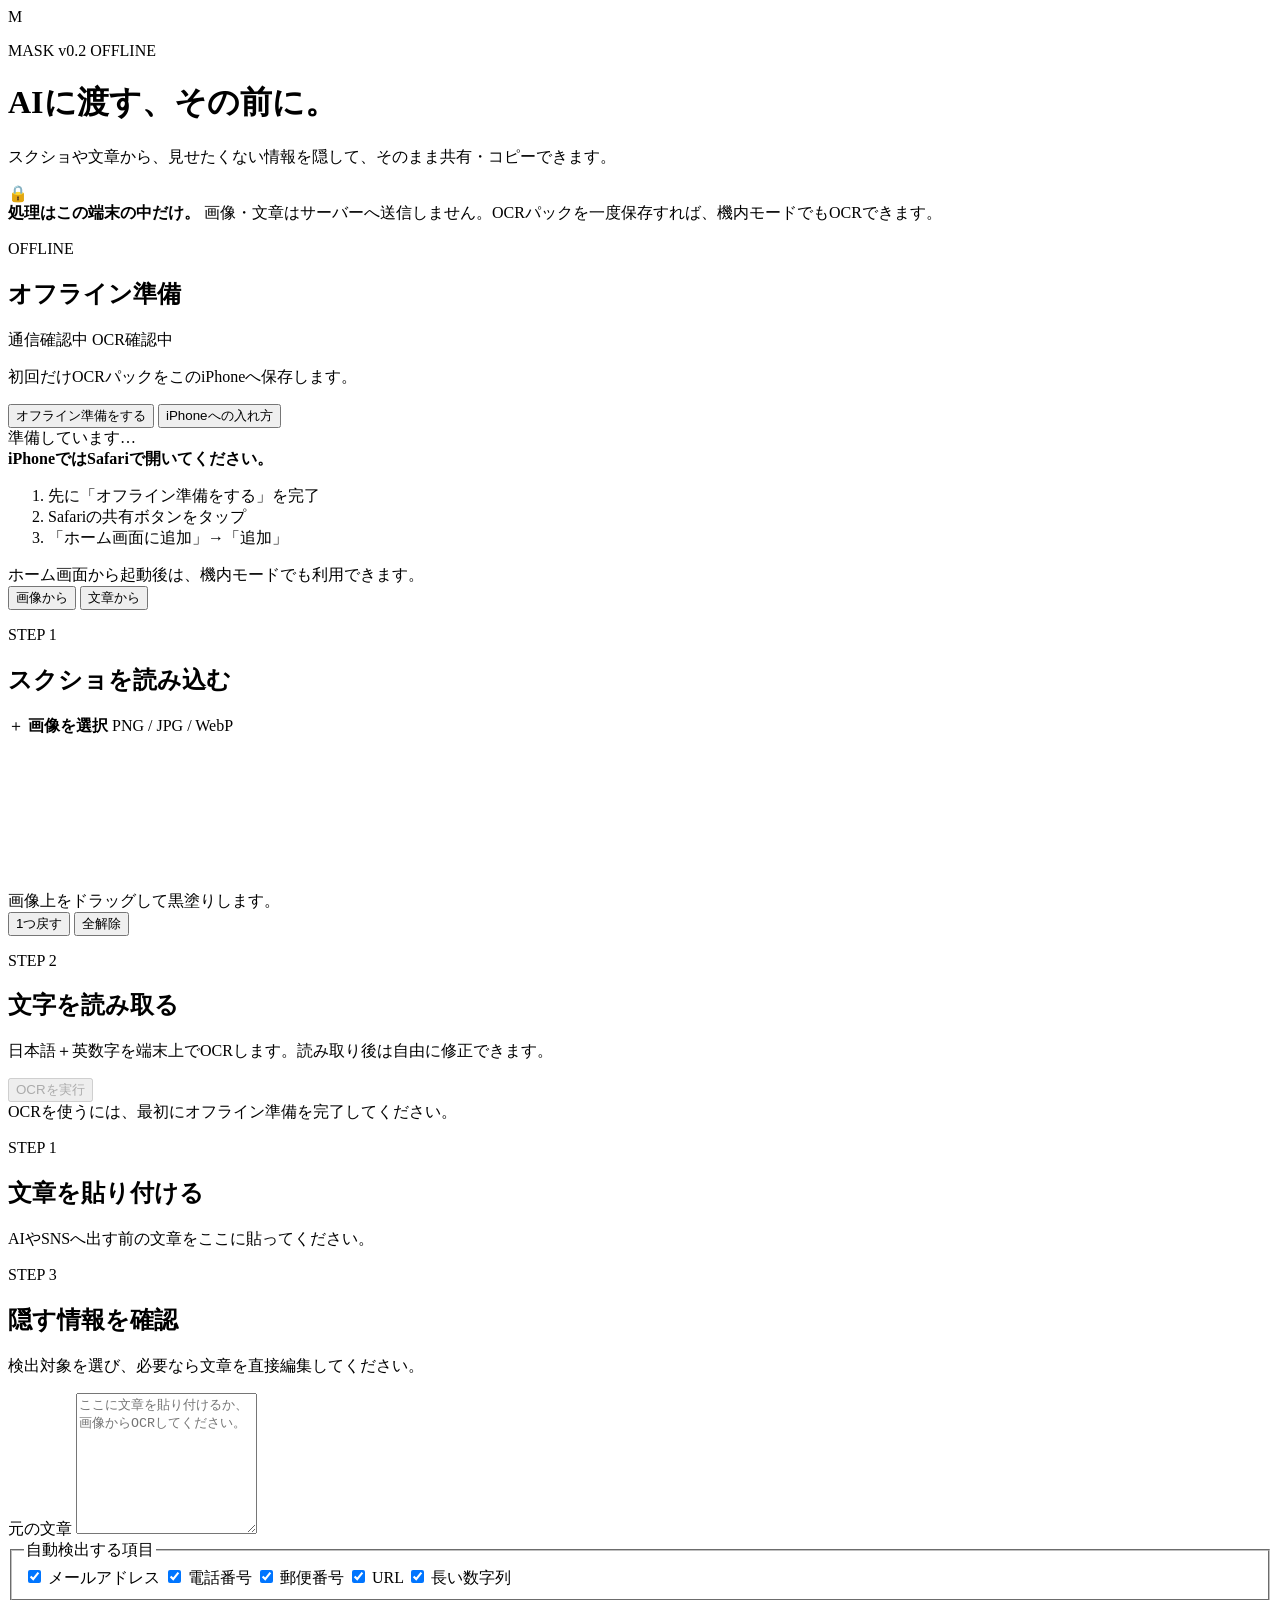
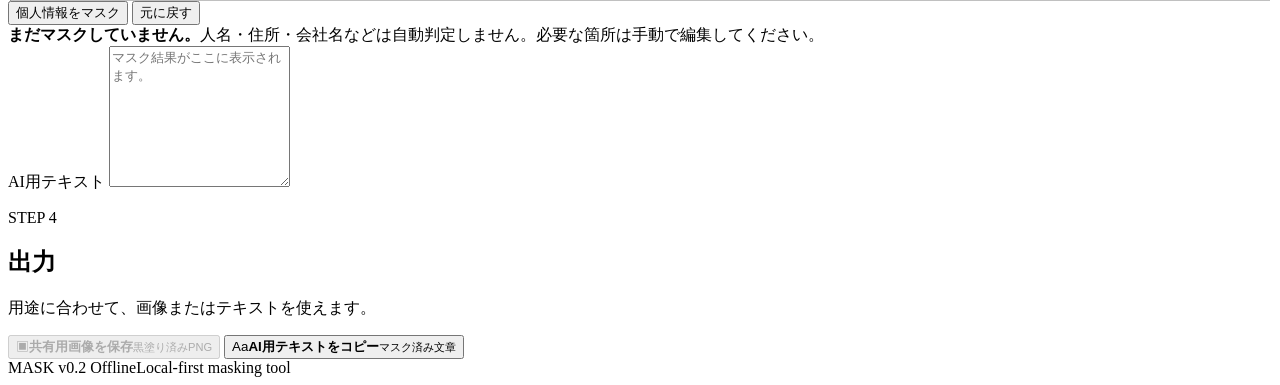
==== index.html @ 72ba3f16 "Add MASK v0.2 app shell" ====
<!doctype html>
<html lang="ja">
<head>
  <meta charset="utf-8" />
  <meta name="viewport" content="width=device-width, initial-scale=1, viewport-fit=cover" />
  <meta name="theme-color" content="#f7f7f5" />
  <meta name="apple-mobile-web-app-capable" content="yes" />
  <meta name="apple-mobile-web-app-status-bar-style" content="default" />
  <meta name="apple-mobile-web-app-title" content="MASK" />
  <title>MASK v0.2 Offline — AIに渡す、その前に。</title>
  <meta name="description" content="スクショや文章から見せたくない情報を隠す、オフライン対応のローカル処理ツール。" />
  <link rel="manifest" href="manifest.webmanifest" />
  <link rel="stylesheet" href="style.css" />
</head>
<body>
  <main class="shell">
    <header class="hero">
      <div class="brand-row">
        <div class="brand-mark" aria-hidden="true">M</div>
        <div>
          <p class="eyebrow">MASK v0.2 OFFLINE</p>
          <h1>AIに渡す、その前に。</h1>
        </div>
      </div>
      <p class="lead">スクショや文章から、見せたくない情報を隠して、そのまま共有・コピーできます。</p>
      <div class="privacy-note" role="note">
        <span aria-hidden="true">🔒</span>
        <div>
          <strong>処理はこの端末の中だけ。</strong>
          <span>画像・文章はサーバーへ送信しません。OCRパックを一度保存すれば、機内モードでもOCRできます。</span>
        </div>
      </div>
    </header>

    <section class="offline-panel" aria-labelledby="offlineTitle">
      <div class="offline-head">
        <div>
          <p class="step">OFFLINE</p>
          <h2 id="offlineTitle">オフライン準備</h2>
        </div>
        <div class="status-chips" aria-live="polite">
          <span id="networkChip" class="status-chip">通信確認中</span>
          <span id="offlineChip" class="status-chip">OCR確認中</span>
        </div>
      </div>
      <p id="offlineMessage" class="muted">初回だけOCRパックをこのiPhoneへ保存します。</p>
      <div class="offline-actions">
        <button id="prepareOfflineBtn" class="btn btn-primary" type="button">オフライン準備をする</button>
        <button id="installHelpBtn" class="btn btn-secondary" type="button">iPhoneへの入れ方</button>
      </div>
      <div id="offlineProgress" class="progress-wrap is-hidden" aria-live="polite">
        <div class="progress-track"><span id="offlineProgressBar"></span></div>
        <span id="offlineProgressText">準備しています…</span>
      </div>
      <div id="installGuide" class="install-guide is-hidden">
        <strong>iPhoneではSafariで開いてください。</strong>
        <ol>
          <li>先に「オフライン準備をする」を完了</li>
          <li>Safariの共有ボタンをタップ</li>
          <li>「ホーム画面に追加」→「追加」</li>
        </ol>
        <span>ホーム画面から起動後は、機内モードでも利用できます。</span>
      </div>
    </section>

    <section class="mode-switch" aria-label="入力方法">
      <button class="mode-btn is-active" type="button" data-mode="image">画像から</button>
      <button class="mode-btn" type="button" data-mode="text">文章から</button>
    </section>

    <section id="imageMode" class="panel stack-lg">
      <div class="section-head"><div><p class="step">STEP 1</p><h2>スクショを読み込む</h2></div></div>
      <label class="dropzone" for="imageInput">
        <input id="imageInput" type="file" accept="image/png,image/jpeg,image/webp" hidden />
        <span class="drop-icon" aria-hidden="true">＋</span>
        <strong>画像を選択</strong>
        <span>PNG / JPG / WebP</span>
      </label>

      <div id="imageWorkspace" class="workspace is-hidden">
        <div class="canvas-wrap"><canvas id="imageCanvas" aria-label="画像プレビュー。ドラッグすると黒塗り矩形を追加できます。"></canvas></div>
        <div class="tool-row">
          <div class="tool-note">画像上をドラッグして黒塗りします。</div>
          <div class="tool-actions">
            <button id="undoMaskBtn" class="btn btn-secondary" type="button">1つ戻す</button>
            <button id="clearMaskBtn" class="btn btn-ghost" type="button">全解除</button>
          </div>
        </div>
        <div class="ocr-card">
          <div><p class="step">STEP 2</p><h2>文字を読み取る</h2><p class="muted">日本語＋英数字を端末上でOCRします。読み取り後は自由に修正できます。</p></div>
          <button id="ocrBtn" class="btn btn-primary" type="button" disabled>OCRを実行</button>
        </div>
        <div id="ocrStatus" class="status-line" aria-live="polite">OCRを使うには、最初にオフライン準備を完了してください。</div>
      </div>
    </section>

    <section id="textMode" class="panel stack-lg is-hidden">
      <div class="section-head"><div><p class="step">STEP 1</p><h2>文章を貼り付ける</h2><p class="muted">AIやSNSへ出す前の文章をここに貼ってください。</p></div></div>
    </section>

    <section id="textSection" class="panel stack-lg">
      <div class="section-head"><div><p class="step" id="maskStepLabel">STEP 3</p><h2>隠す情報を確認</h2><p class="muted">検出対象を選び、必要なら文章を直接編集してください。</p></div></div>
      <label class="field-label" for="sourceText">元の文章</label>
      <textarea id="sourceText" class="text-area" rows="9" placeholder="ここに文章を貼り付けるか、画像からOCRしてください。"></textarea>
      <fieldset class="detect-grid">
        <legend>自動検出する項目</legend>
        <label><input type="checkbox" name="detect" value="email" checked /> メールアドレス</label>
        <label><input type="checkbox" name="detect" value="phone" checked /> 電話番号</label>
        <label><input type="checkbox" name="detect" value="postcode" checked /> 郵便番号</label>
        <label><input type="checkbox" name="detect" value="url" checked /> URL</label>
        <label><input type="checkbox" name="detect" value="number" checked /> 長い数字列</label>
      </fieldset>
      <div class="action-row">
        <button id="maskBtn" class="btn btn-primary" type="button">個人情報をマスク</button>
        <button id="restoreTextBtn" class="btn btn-secondary" type="button">元に戻す</button>
      </div>
      <div id="detectSummary" class="summary-card" aria-live="polite"><strong>まだマスクしていません。</strong><span>人名・住所・会社名などは自動判定しません。必要な箇所は手動で編集してください。</span></div>
      <label class="field-label" for="maskedText">AI用テキスト</label>
      <textarea id="maskedText" class="text-area result-area" rows="9" placeholder="マスク結果がここに表示されます。"></textarea>
    </section>

    <section class="panel output-panel">
      <div class="section-head"><div><p class="step" id="outputStepLabel">STEP 4</p><h2>出力</h2><p class="muted">用途に合わせて、画像またはテキストを使えます。</p></div></div>
      <div class="output-grid">
        <button id="saveImageBtn" class="output-btn" type="button" disabled><span class="output-icon" aria-hidden="true">▣</span><span><strong>共有用画像を保存</strong><small>黒塗り済みPNG</small></span></button>
        <button id="copyTextBtn" class="output-btn" type="button"><span class="output-icon" aria-hidden="true">Aa</span><span><strong>AI用テキストをコピー</strong><small>マスク済み文章</small></span></button>
      </div>
      <div id="toast" class="toast" aria-live="polite"></div>
    </section>

    <footer><span>MASK v0.2 Offline</span><span>Local-first masking tool</span></footer>
  </main>
  <script src="app.js"></script>
</body>
</html>
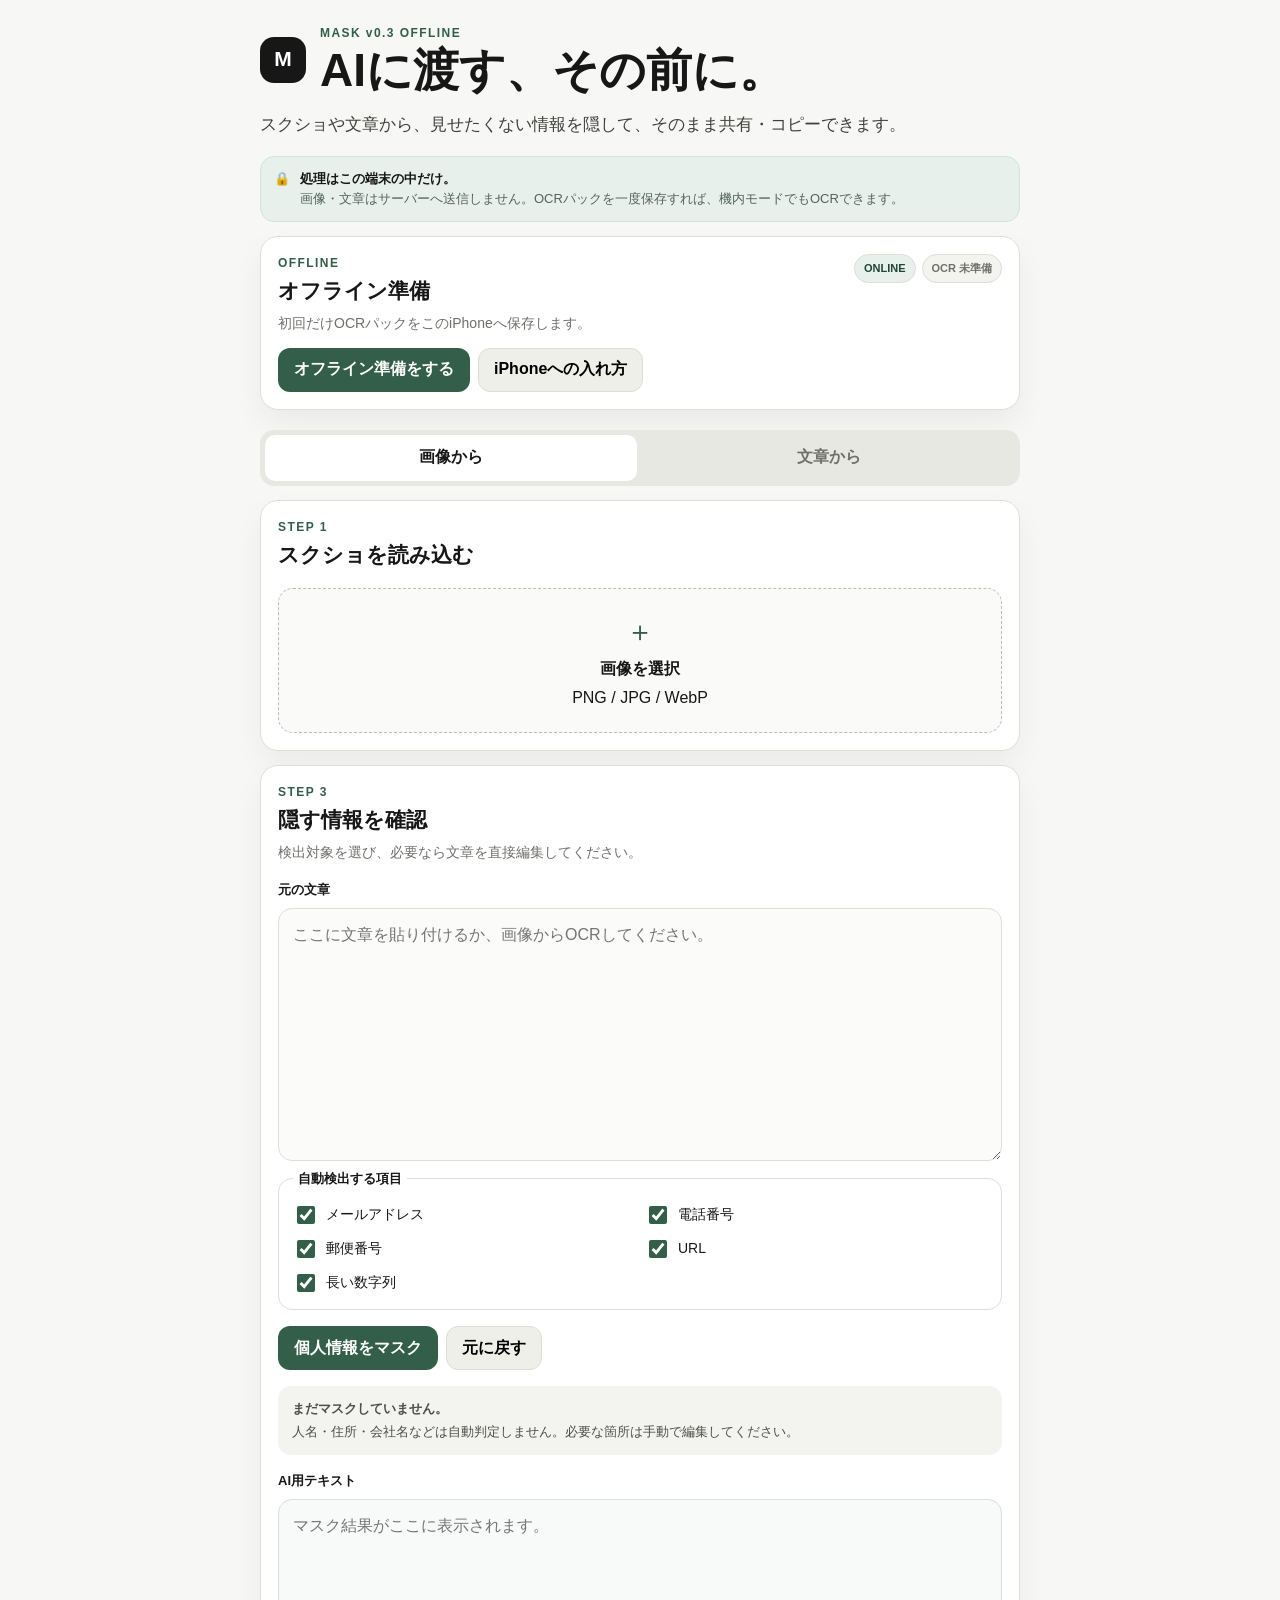
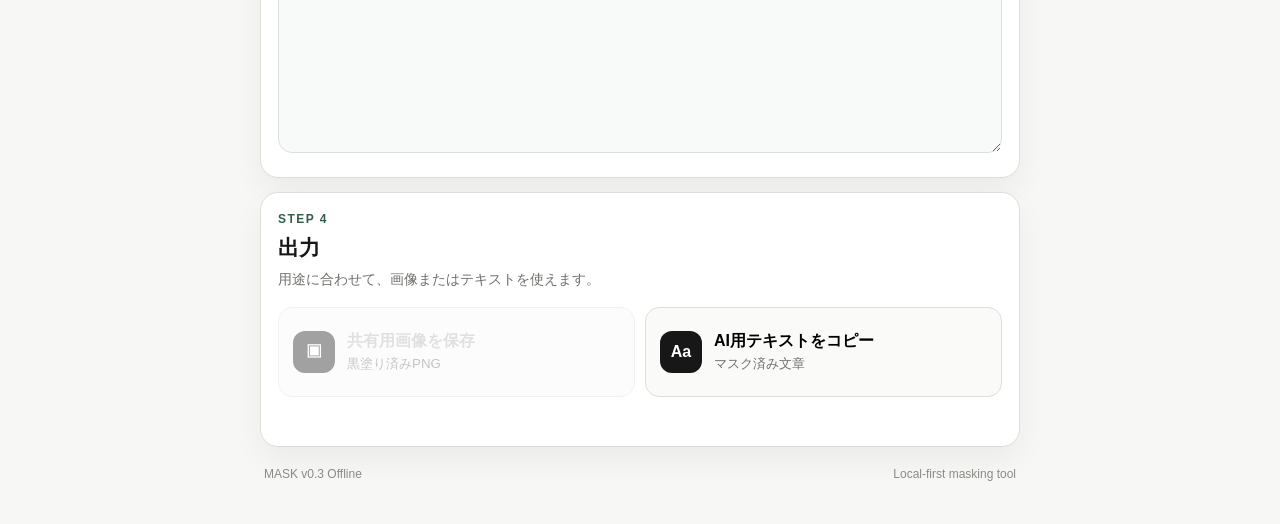
==== commit ef5919ac: "Bump MASK UI to v0.3" ====
--- a/index.html
+++ b/index.html
@@ -7,7 +7,7 @@
   <meta name="apple-mobile-web-app-capable" content="yes" />
   <meta name="apple-mobile-web-app-status-bar-style" content="default" />
   <meta name="apple-mobile-web-app-title" content="MASK" />
-  <title>MASK v0.2 Offline — AIに渡す、その前に。</title>
+  <title>MASK v0.3 Offline — AIに渡す、その前に。</title>
   <meta name="description" content="スクショや文章から見せたくない情報を隠す、オフライン対応のローカル処理ツール。" />
   <link rel="manifest" href="manifest.webmanifest" />
   <link rel="stylesheet" href="style.css" />
@@ -18,7 +18,7 @@
       <div class="brand-row">
         <div class="brand-mark" aria-hidden="true">M</div>
         <div>
-          <p class="eyebrow">MASK v0.2 OFFLINE</p>
+          <p class="eyebrow">MASK v0.3 OFFLINE</p>
           <h1>AIに渡す、その前に。</h1>
         </div>
       </div>
@@ -87,7 +87,7 @@
           </div>
         </div>
         <div class="ocr-card">
-          <div><p class="step">STEP 2</p><h2>文字を読み取る</h2><p class="muted">日本語＋英数字を端末上でOCRします。読み取り後は自由に修正できます。</p></div>
+          <div><p class="step">STEP 2</p><h2>文字を読み取る</h2><p class="muted">日本語＋英数字を高精度モデルで端末上OCRします。読み取り後は自由に修正できます。</p></div>
           <button id="ocrBtn" class="btn btn-primary" type="button" disabled>OCRを実行</button>
         </div>
         <div id="ocrStatus" class="status-line" aria-live="polite">OCRを使うには、最初にオフライン準備を完了してください。</div>
@@ -128,7 +128,7 @@
       <div id="toast" class="toast" aria-live="polite"></div>
     </section>
 
-    <footer><span>MASK v0.2 Offline</span><span>Local-first masking tool</span></footer>
+    <footer><span>MASK v0.3 Offline</span><span>Local-first masking tool</span></footer>
   </main>
   <script src="app.js"></script>
 </body>
--- a/style.css
+++ b/style.css
@@ -0,0 +1 @@
+:root{--bg:#f7f7f5;--panel:#fff;--text:#171717;--muted:#6f6f6b;--border:#deded8;--soft:#efefea;--accent:#335f4a;--accent2:#214536;--accentSoft:#e8f0eb;--danger:#8f3434}*{box-sizing:border-box}body{margin:0;background:var(--bg);color:var(--text);font-family:-apple-system,BlinkMacSystemFont,"Hiragino Sans","Yu Gothic",sans-serif;line-height:1.55}button,textarea,input{font:inherit}.shell{width:min(760px,calc(100% - 24px));margin:auto;padding:24px 0 40px}.brand-row{display:flex;gap:14px;align-items:center}.brand-mark{width:46px;height:46px;border-radius:14px;display:grid;place-items:center;background:#171717;color:#fff;font-weight:800;font-size:21px}.eyebrow,.step{margin:0 0 3px;font-size:12px;font-weight:800;letter-spacing:.12em;color:var(--accent)}h1{margin:0;font-size:clamp(28px,7vw,46px);line-height:1.08}h2{margin:0;font-size:21px}.lead{font-size:17px;color:#40403d}.privacy-note{display:flex;gap:10px;background:var(--accentSoft);border:1px solid #d4e3da;border-radius:14px;padding:12px 13px;font-size:13px}.privacy-note strong{display:block}.privacy-note div span{color:#53655c}.offline-panel,.panel{background:var(--panel);border:1px solid var(--border);border-radius:18px;padding:17px;margin-top:14px;box-shadow:0 14px 30px rgba(24,24,22,.05)}.offline-head,.section-head{display:flex;justify-content:space-between;gap:12px;align-items:flex-start}.status-chips{display:flex;gap:6px;flex-wrap:wrap}.status-chip{border:1px solid var(--border);background:#f3f3ef;border-radius:999px;padding:5px 9px;font-size:11px;font-weight:800;color:var(--muted)}.status-chip.is-ready{background:var(--accentSoft);color:var(--accent2)}.status-chip.is-offline{background:#efefea}.muted{margin:5px 0 0;color:var(--muted);font-size:14px}.offline-actions,.action-row,.tool-actions{display:flex;gap:8px;flex-wrap:wrap;margin-top:13px}.btn{min-height:44px;border-radius:12px;padding:0 15px;border:1px solid transparent;font-weight:800}.btn:disabled{opacity:.45}.btn-primary{background:var(--accent);color:#fff}.btn-secondary{background:var(--soft);border-color:var(--border)}.btn-ghost{background:#fff;border-color:var(--border);color:var(--muted)}.progress-wrap{display:grid;gap:7px;margin-top:13px;font-size:12px;color:var(--muted)}.progress-track{height:8px;border-radius:999px;background:#e7e7e2;overflow:hidden}.progress-track span{display:block;height:100%;width:0;background:var(--accent)}.install-guide{margin-top:13px;padding:13px 14px;background:#f7f7f4;border:1px solid var(--border);border-radius:13px;font-size:13px}.mode-switch{display:grid;grid-template-columns:1fr 1fr;gap:6px;margin:20px 0 12px;padding:5px;background:#e8e8e3;border-radius:14px}.mode-btn{min-height:46px;border:0;border-radius:10px;background:transparent;color:var(--muted);font-weight:800}.mode-btn.is-active{background:#fff;color:var(--text)}.is-hidden{display:none!important}.stack-lg>*+*{margin-top:16px}.dropzone{min-height:145px;border:1.5px dashed #bcbcb5;border-radius:15px;display:flex;flex-direction:column;align-items:center;justify-content:center;gap:4px;background:#fafaf8}.drop-icon{font-size:28px;color:var(--accent)}.canvas-wrap{overflow:hidden;background:#ecece8;border:1px solid var(--border);border-radius:14px;touch-action:none}canvas{display:block;width:100%;height:auto}.tool-row{display:flex;justify-content:space-between;gap:10px;align-items:center;flex-wrap:wrap}.tool-note,.status-line{font-size:13px;color:var(--muted)}.ocr-card{display:flex;justify-content:space-between;gap:16px;align-items:center;padding:14px;border-radius:14px;background:#fafaf8;border:1px solid var(--border)}.field-label{display:block;margin-bottom:-8px;font-size:13px;font-weight:800}.text-area{width:100%;min-height:150px;resize:vertical;border:1px solid var(--border);border-radius:14px;padding:14px;background:#fbfbf9;color:var(--text);font-size:16px;outline:none}.text-area:focus{border-color:var(--accent);box-shadow:0 0 0 3px var(--accentSoft)}.result-area{background:#f7faf8}.detect-grid{margin:0;padding:14px;border:1px solid var(--border);border-radius:14px;display:grid;grid-template-columns:1fr 1fr;gap:10px}.detect-grid legend{padding:0 5px;font-size:13px;font-weight:800}.detect-grid label{display:flex;gap:8px;align-items:center;font-size:14px}.detect-grid input{width:18px;height:18px;accent-color:var(--accent)}.summary-card{display:grid;gap:3px;padding:13px 14px;border-radius:13px;background:#f3f3ef;color:#4d4d49;font-size:13px}.output-grid{display:grid;grid-template-columns:1fr 1fr;gap:10px;margin-top:16px}.output-btn{min-height:90px;border:1px solid var(--border);border-radius:14px;background:#fafaf8;padding:14px;display:flex;gap:12px;align-items:center;text-align:left}.output-btn:disabled{opacity:.4}.output-icon{flex:0 0 42px;height:42px;border-radius:12px;display:grid;place-items:center;background:#171717;color:#fff;font-weight:800}.output-btn strong,.output-btn small{display:block}.output-btn small{color:var(--muted)}.toast{min-height:22px;margin-top:10px;font-size:13px;color:var(--accent)}footer{display:flex;justify-content:space-between;padding:18px 4px 0;color:#8b8b85;font-size:12px}@media(max-width:560px){.shell{width:calc(100% - 20px);padding-top:18px}.offline-head,.ocr-card{flex-direction:column}.detect-grid,.output-grid{grid-template-columns:1fr}.tool-actions{width:100%}.tool-actions .btn{flex:1}footer{flex-direction:column}.offline-actions .btn{flex:1 1 150px}}
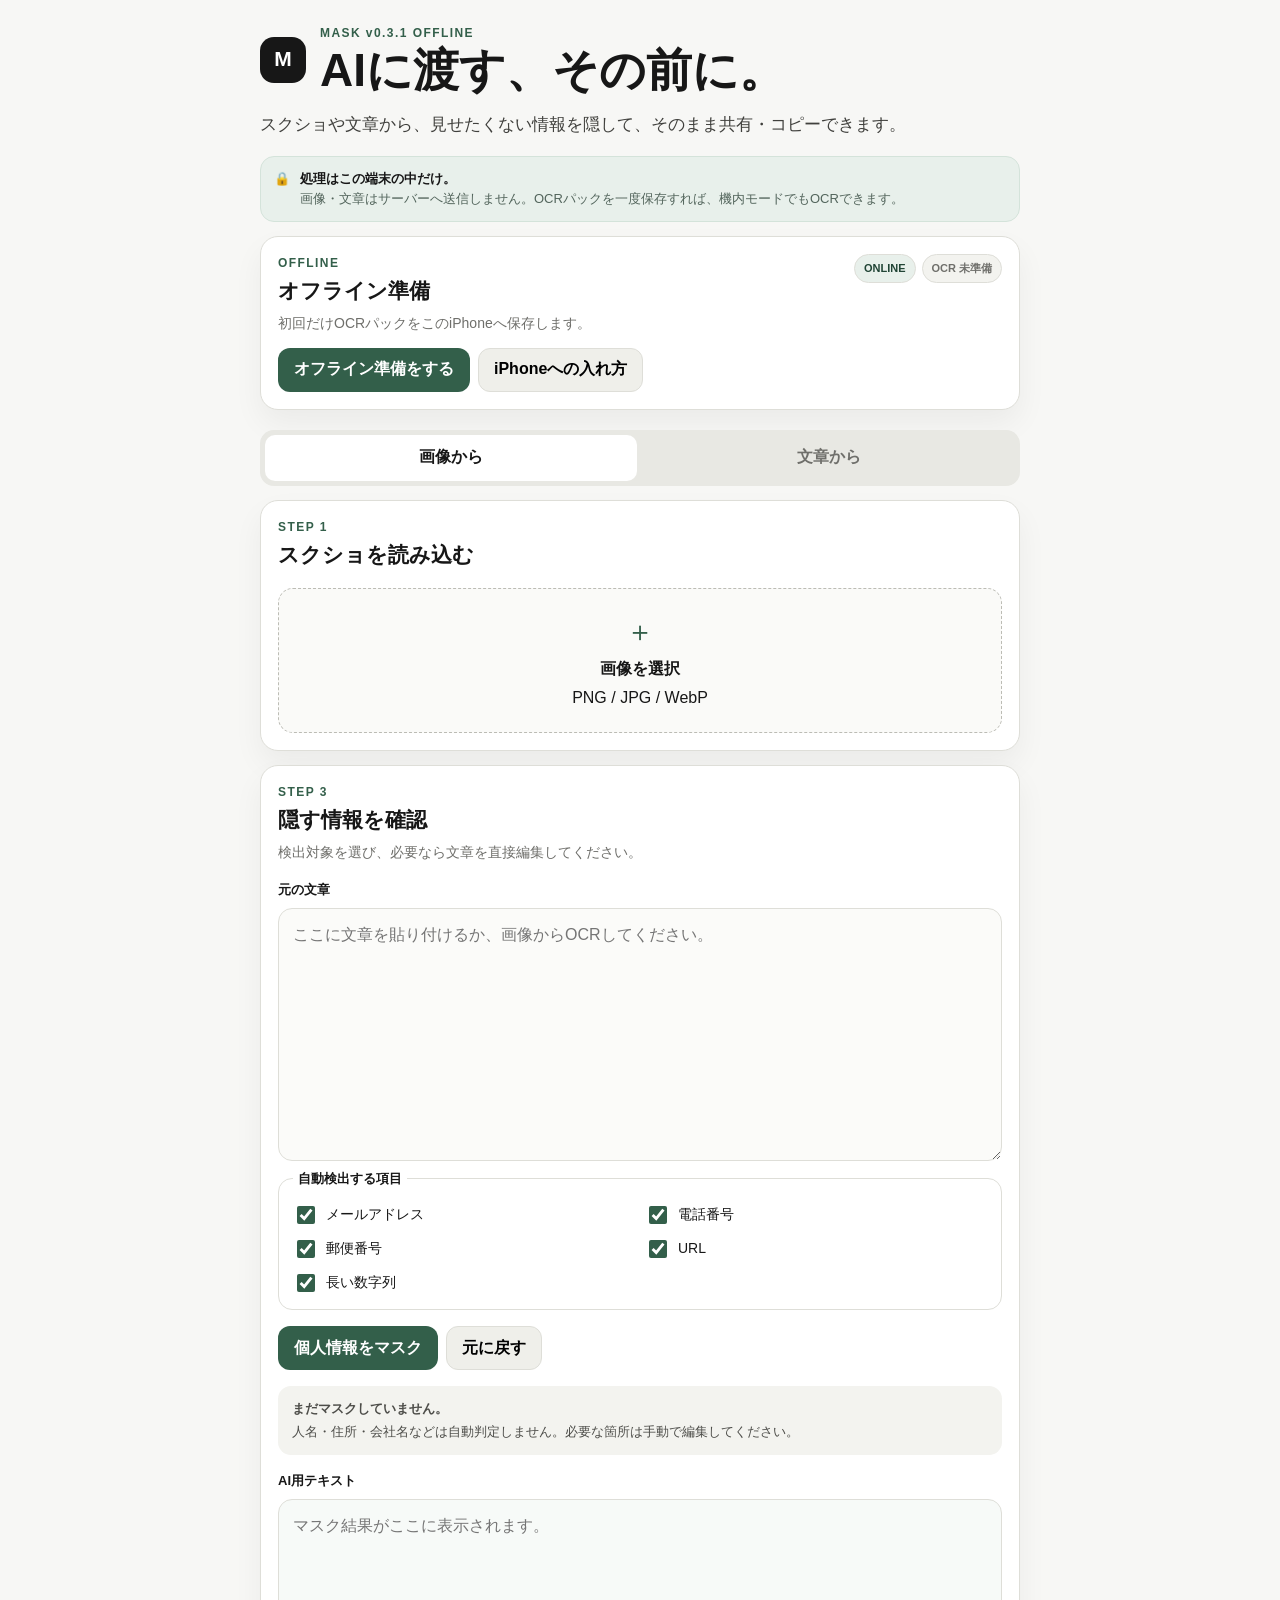
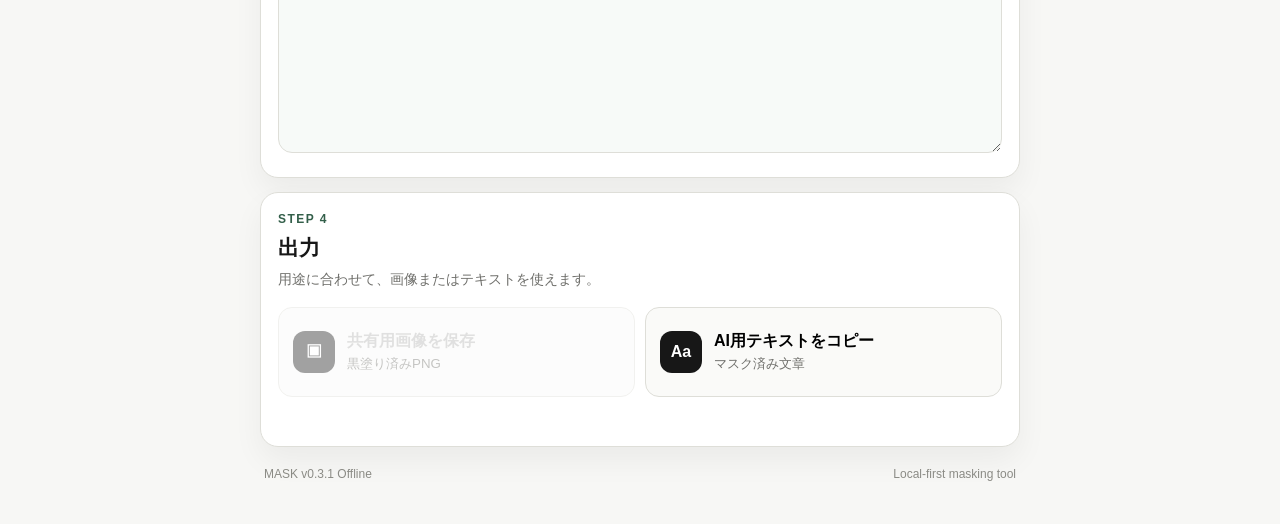
==== commit 0d7942e0: "Add export preview and bump to v0.3.1" ====
--- a/index.html
+++ b/index.html
@@ -7,7 +7,7 @@
   <meta name="apple-mobile-web-app-capable" content="yes" />
   <meta name="apple-mobile-web-app-status-bar-style" content="default" />
   <meta name="apple-mobile-web-app-title" content="MASK" />
-  <title>MASK v0.3 Offline — AIに渡す、その前に。</title>
+  <title>MASK v0.3.1 Offline — AIに渡す、その前に。</title>
   <meta name="description" content="スクショや文章から見せたくない情報を隠す、オフライン対応のローカル処理ツール。" />
   <link rel="manifest" href="manifest.webmanifest" />
   <link rel="stylesheet" href="style.css" />
@@ -18,7 +18,7 @@
       <div class="brand-row">
         <div class="brand-mark" aria-hidden="true">M</div>
         <div>
-          <p class="eyebrow">MASK v0.3 OFFLINE</p>
+          <p class="eyebrow">MASK v0.3.1 OFFLINE</p>
           <h1>AIに渡す、その前に。</h1>
         </div>
       </div>
@@ -125,10 +125,16 @@
         <button id="saveImageBtn" class="output-btn" type="button" disabled><span class="output-icon" aria-hidden="true">▣</span><span><strong>共有用画像を保存</strong><small>黒塗り済みPNG</small></span></button>
         <button id="copyTextBtn" class="output-btn" type="button"><span class="output-icon" aria-hidden="true">Aa</span><span><strong>AI用テキストをコピー</strong><small>マスク済み文章</small></span></button>
       </div>
+      <div id="exportPreviewWrap" class="export-preview is-hidden">
+        <p class="field-label">保存される画像のプレビュー</p>
+        <img id="exportPreview" alt="黒塗り済み画像の保存プレビュー" />
+        <button id="sharePreviewBtn" class="btn btn-primary" type="button">この画像を共有・保存</button>
+        <p class="muted">ここに黒塗りが見えていれば、書き出し画像にも反映されています。</p>
+      </div>
       <div id="toast" class="toast" aria-live="polite"></div>
     </section>
 
-    <footer><span>MASK v0.3 Offline</span><span>Local-first masking tool</span></footer>
+    <footer><span>MASK v0.3.1 Offline</span><span>Local-first masking tool</span></footer>
   </main>
   <script src="app.js"></script>
 </body>
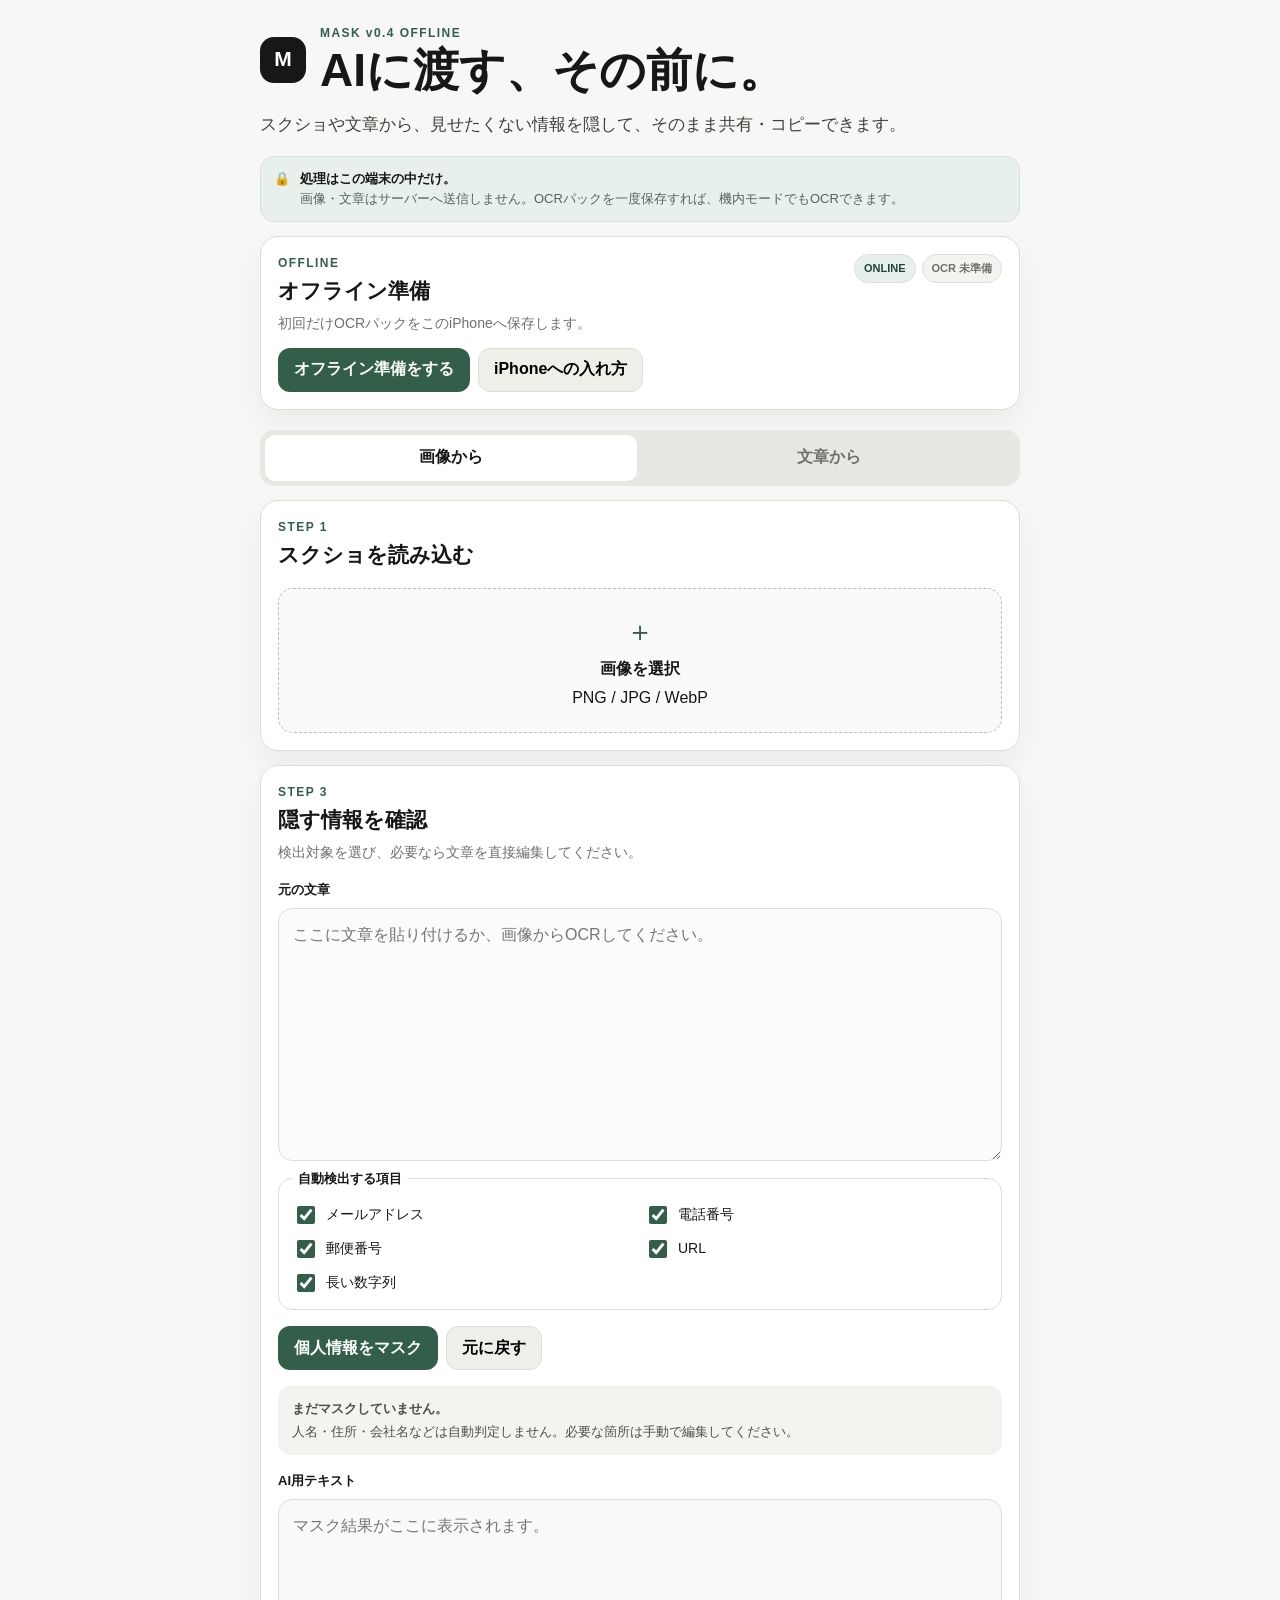
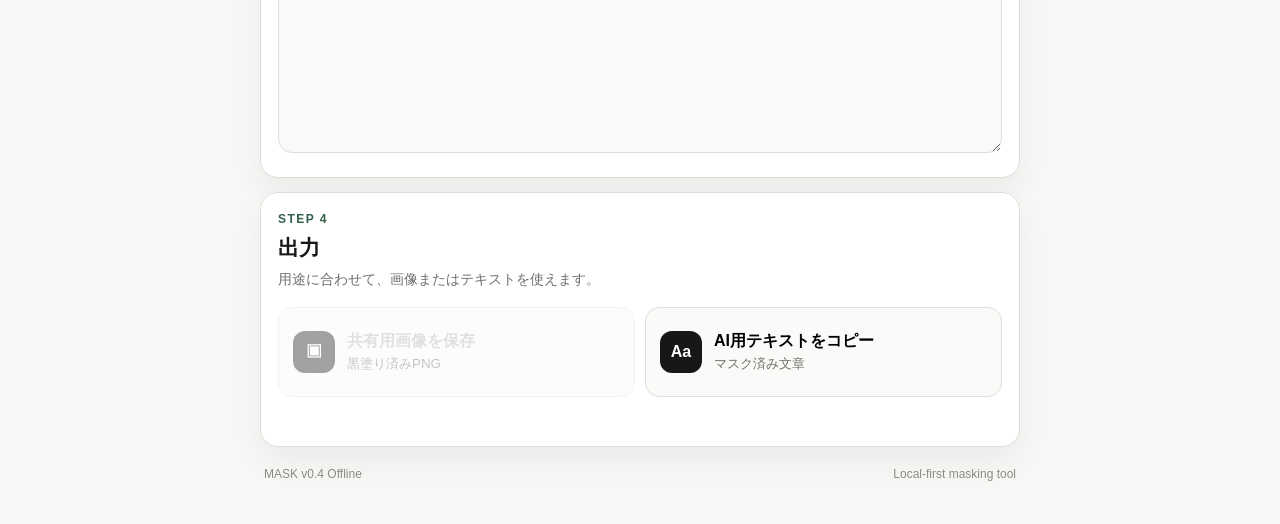
==== commit d3a715d0: "Add zoom, selection tools and auto-mask UI for v0.4" ====
--- a/index.html
+++ b/index.html
@@ -7,7 +7,7 @@
   <meta name="apple-mobile-web-app-capable" content="yes" />
   <meta name="apple-mobile-web-app-status-bar-style" content="default" />
   <meta name="apple-mobile-web-app-title" content="MASK" />
-  <title>MASK v0.3.1 Offline — AIに渡す、その前に。</title>
+  <title>MASK v0.4 Offline — AIに渡す、その前に。</title>
   <meta name="description" content="スクショや文章から見せたくない情報を隠す、オフライン対応のローカル処理ツール。" />
   <link rel="manifest" href="manifest.webmanifest" />
   <link rel="stylesheet" href="style.css" />
@@ -18,7 +18,7 @@
       <div class="brand-row">
         <div class="brand-mark" aria-hidden="true">M</div>
         <div>
-          <p class="eyebrow">MASK v0.3.1 OFFLINE</p>
+          <p class="eyebrow">MASK v0.4 OFFLINE</p>
           <h1>AIに渡す、その前に。</h1>
         </div>
       </div>
@@ -78,16 +78,30 @@
       </label>
 
       <div id="imageWorkspace" class="workspace is-hidden">
-        <div class="canvas-wrap"><canvas id="imageCanvas" aria-label="画像プレビュー。ドラッグすると黒塗り矩形を追加できます。"></canvas></div>
+        <div class="image-toolbar">
+          <div class="edit-modes" aria-label="画像編集モード">
+            <button id="drawModeBtn" class="mini-btn is-active" type="button">黒塗り</button>
+            <button id="selectModeBtn" class="mini-btn" type="button">移動・選択</button>
+          </div>
+          <div class="zoom-tools" aria-label="画像ズーム">
+            <span>ズーム</span>
+            <button class="zoom-btn is-active" type="button" data-zoom="100">100%</button>
+            <button class="zoom-btn" type="button" data-zoom="150">150%</button>
+            <button class="zoom-btn" type="button" data-zoom="200">200%</button>
+            <button class="zoom-btn" type="button" data-zoom="300">300%</button>
+          </div>
+        </div>
+        <div id="canvasWrap" class="canvas-wrap is-draw"><canvas id="imageCanvas" aria-label="画像プレビュー。黒塗りモードではドラッグで追加、移動・選択モードではスクロールとマスク選択ができます。"></canvas></div>
         <div class="tool-row">
-          <div class="tool-note">画像上をドラッグして黒塗りします。</div>
+          <div id="toolNote" class="tool-note">画像上をドラッグして黒塗りします。</div>
           <div class="tool-actions">
+            <button id="deleteMaskBtn" class="btn btn-danger" type="button" disabled>選択を削除</button>
             <button id="undoMaskBtn" class="btn btn-secondary" type="button">1つ戻す</button>
             <button id="clearMaskBtn" class="btn btn-ghost" type="button">全解除</button>
           </div>
         </div>
         <div class="ocr-card">
-          <div><p class="step">STEP 2</p><h2>文字を読み取る</h2><p class="muted">日本語＋英数字を高精度モデルで端末上OCRします。読み取り後は自由に修正できます。</p></div>
+          <div><p class="step">STEP 2</p><h2>文字を読み取る</h2><p class="muted">日本語＋英数字を高精度モデルで端末上OCRします。電話・メール・郵便番号・URL等を検出すると、画像側にも自動で黒塗りします。</p></div>
           <button id="ocrBtn" class="btn btn-primary" type="button" disabled>OCRを実行</button>
         </div>
         <div id="ocrStatus" class="status-line" aria-live="polite">OCRを使うには、最初にオフライン準備を完了してください。</div>
@@ -134,7 +148,7 @@
       <div id="toast" class="toast" aria-live="polite"></div>
     </section>
 
-    <footer><span>MASK v0.3.1 Offline</span><span>Local-first masking tool</span></footer>
+    <footer><span>MASK v0.4 Offline</span><span>Local-first masking tool</span></footer>
   </main>
   <script src="app.js"></script>
 </body>
--- a/style.css
+++ b/style.css
@@ -1 +1,5 @@
 :root{--bg:#f7f7f5;--panel:#fff;--text:#171717;--muted:#6f6f6b;--border:#deded8;--soft:#efefea;--accent:#335f4a;--accent2:#214536;--accentSoft:#e8f0eb;--danger:#8f3434}*{box-sizing:border-box}body{margin:0;background:var(--bg);color:var(--text);font-family:-apple-system,BlinkMacSystemFont,"Hiragino Sans","Yu Gothic",sans-serif;line-height:1.55}button,textarea,input{font:inherit}.shell{width:min(760px,calc(100% - 24px));margin:auto;padding:24px 0 40px}.brand-row{display:flex;gap:14px;align-items:center}.brand-mark{width:46px;height:46px;border-radius:14px;display:grid;place-items:center;background:#171717;color:#fff;font-weight:800;font-size:21px}.eyebrow,.step{margin:0 0 3px;font-size:12px;font-weight:800;letter-spacing:.12em;color:var(--accent)}h1{margin:0;font-size:clamp(28px,7vw,46px);line-height:1.08}h2{margin:0;font-size:21px}.lead{font-size:17px;color:#40403d}.privacy-note{display:flex;gap:10px;background:var(--accentSoft);border:1px solid #d4e3da;border-radius:14px;padding:12px 13px;font-size:13px}.privacy-note strong{display:block}.privacy-note div span{color:#53655c}.offline-panel,.panel{background:var(--panel);border:1px solid var(--border);border-radius:18px;padding:17px;margin-top:14px;box-shadow:0 14px 30px rgba(24,24,22,.05)}.offline-head,.section-head{display:flex;justify-content:space-between;gap:12px;align-items:flex-start}.status-chips{display:flex;gap:6px;flex-wrap:wrap}.status-chip{border:1px solid var(--border);background:#f3f3ef;border-radius:999px;padding:5px 9px;font-size:11px;font-weight:800;color:var(--muted)}.status-chip.is-ready{background:var(--accentSoft);color:var(--accent2)}.status-chip.is-offline{background:#efefea}.muted{margin:5px 0 0;color:var(--muted);font-size:14px}.offline-actions,.action-row,.tool-actions{display:flex;gap:8px;flex-wrap:wrap;margin-top:13px}.btn{min-height:44px;border-radius:12px;padding:0 15px;border:1px solid transparent;font-weight:800}.btn:disabled{opacity:.45}.btn-primary{background:var(--accent);color:#fff}.btn-secondary{background:var(--soft);border-color:var(--border)}.btn-ghost{background:#fff;border-color:var(--border);color:var(--muted)}.progress-wrap{display:grid;gap:7px;margin-top:13px;font-size:12px;color:var(--muted)}.progress-track{height:8px;border-radius:999px;background:#e7e7e2;overflow:hidden}.progress-track span{display:block;height:100%;width:0;background:var(--accent)}.install-guide{margin-top:13px;padding:13px 14px;background:#f7f7f4;border:1px solid var(--border);border-radius:13px;font-size:13px}.mode-switch{display:grid;grid-template-columns:1fr 1fr;gap:6px;margin:20px 0 12px;padding:5px;background:#e8e8e3;border-radius:14px}.mode-btn{min-height:46px;border:0;border-radius:10px;background:transparent;color:var(--muted);font-weight:800}.mode-btn.is-active{background:#fff;color:var(--text)}.is-hidden{display:none!important}.stack-lg>*+*{margin-top:16px}.dropzone{min-height:145px;border:1.5px dashed #bcbcb5;border-radius:15px;display:flex;flex-direction:column;align-items:center;justify-content:center;gap:4px;background:#fafaf8}.drop-icon{font-size:28px;color:var(--accent)}.canvas-wrap{overflow:hidden;background:#ecece8;border:1px solid var(--border);border-radius:14px;touch-action:none}canvas{display:block;width:100%;height:auto}.tool-row{display:flex;justify-content:space-between;gap:10px;align-items:center;flex-wrap:wrap}.tool-note,.status-line{font-size:13px;color:var(--muted)}.ocr-card{display:flex;justify-content:space-between;gap:16px;align-items:center;padding:14px;border-radius:14px;background:#fafaf8;border:1px solid var(--border)}.field-label{display:block;margin-bottom:-8px;font-size:13px;font-weight:800}.text-area{width:100%;min-height:150px;resize:vertical;border:1px solid var(--border);border-radius:14px;padding:14px;background:#fbfbf9;color:var(--text);font-size:16px;outline:none}.text-area:focus{border-color:var(--accent);box-shadow:0 0 0 3px var(--accentSoft)}.result-area{background:#f7faf8}.detect-grid{margin:0;padding:14px;border:1px solid var(--border);border-radius:14px;display:grid;grid-template-columns:1fr 1fr;gap:10px}.detect-grid legend{padding:0 5px;font-size:13px;font-weight:800}.detect-grid label{display:flex;gap:8px;align-items:center;font-size:14px}.detect-grid input{width:18px;height:18px;accent-color:var(--accent)}.summary-card{display:grid;gap:3px;padding:13px 14px;border-radius:13px;background:#f3f3ef;color:#4d4d49;font-size:13px}.output-grid{display:grid;grid-template-columns:1fr 1fr;gap:10px;margin-top:16px}.output-btn{min-height:90px;border:1px solid var(--border);border-radius:14px;background:#fafaf8;padding:14px;display:flex;gap:12px;align-items:center;text-align:left}.output-btn:disabled{opacity:.4}.output-icon{flex:0 0 42px;height:42px;border-radius:12px;display:grid;place-items:center;background:#171717;color:#fff;font-weight:800}.output-btn strong,.output-btn small{display:block}.output-btn small{color:var(--muted)}.toast{min-height:22px;margin-top:10px;font-size:13px;color:var(--accent)}footer{display:flex;justify-content:space-between;padding:18px 4px 0;color:#8b8b85;font-size:12px}@media(max-width:560px){.shell{width:calc(100% - 20px);padding-top:18px}.offline-head,.ocr-card{flex-direction:column}.detect-grid,.output-grid{grid-template-columns:1fr}.tool-actions{width:100%}.tool-actions .btn{flex:1}footer{flex-direction:column}.offline-actions .btn{flex:1 1 150px}}
+
+.export-preview{margin-top:16px;padding:14px;border:1px solid var(--border);border-radius:14px;background:#fafaf8}
+.export-preview img{display:block;width:100%;height:auto;margin:10px 0 12px;border-radius:10px;border:1px solid var(--border);background:#eee}
+.export-preview .btn{width:100%}
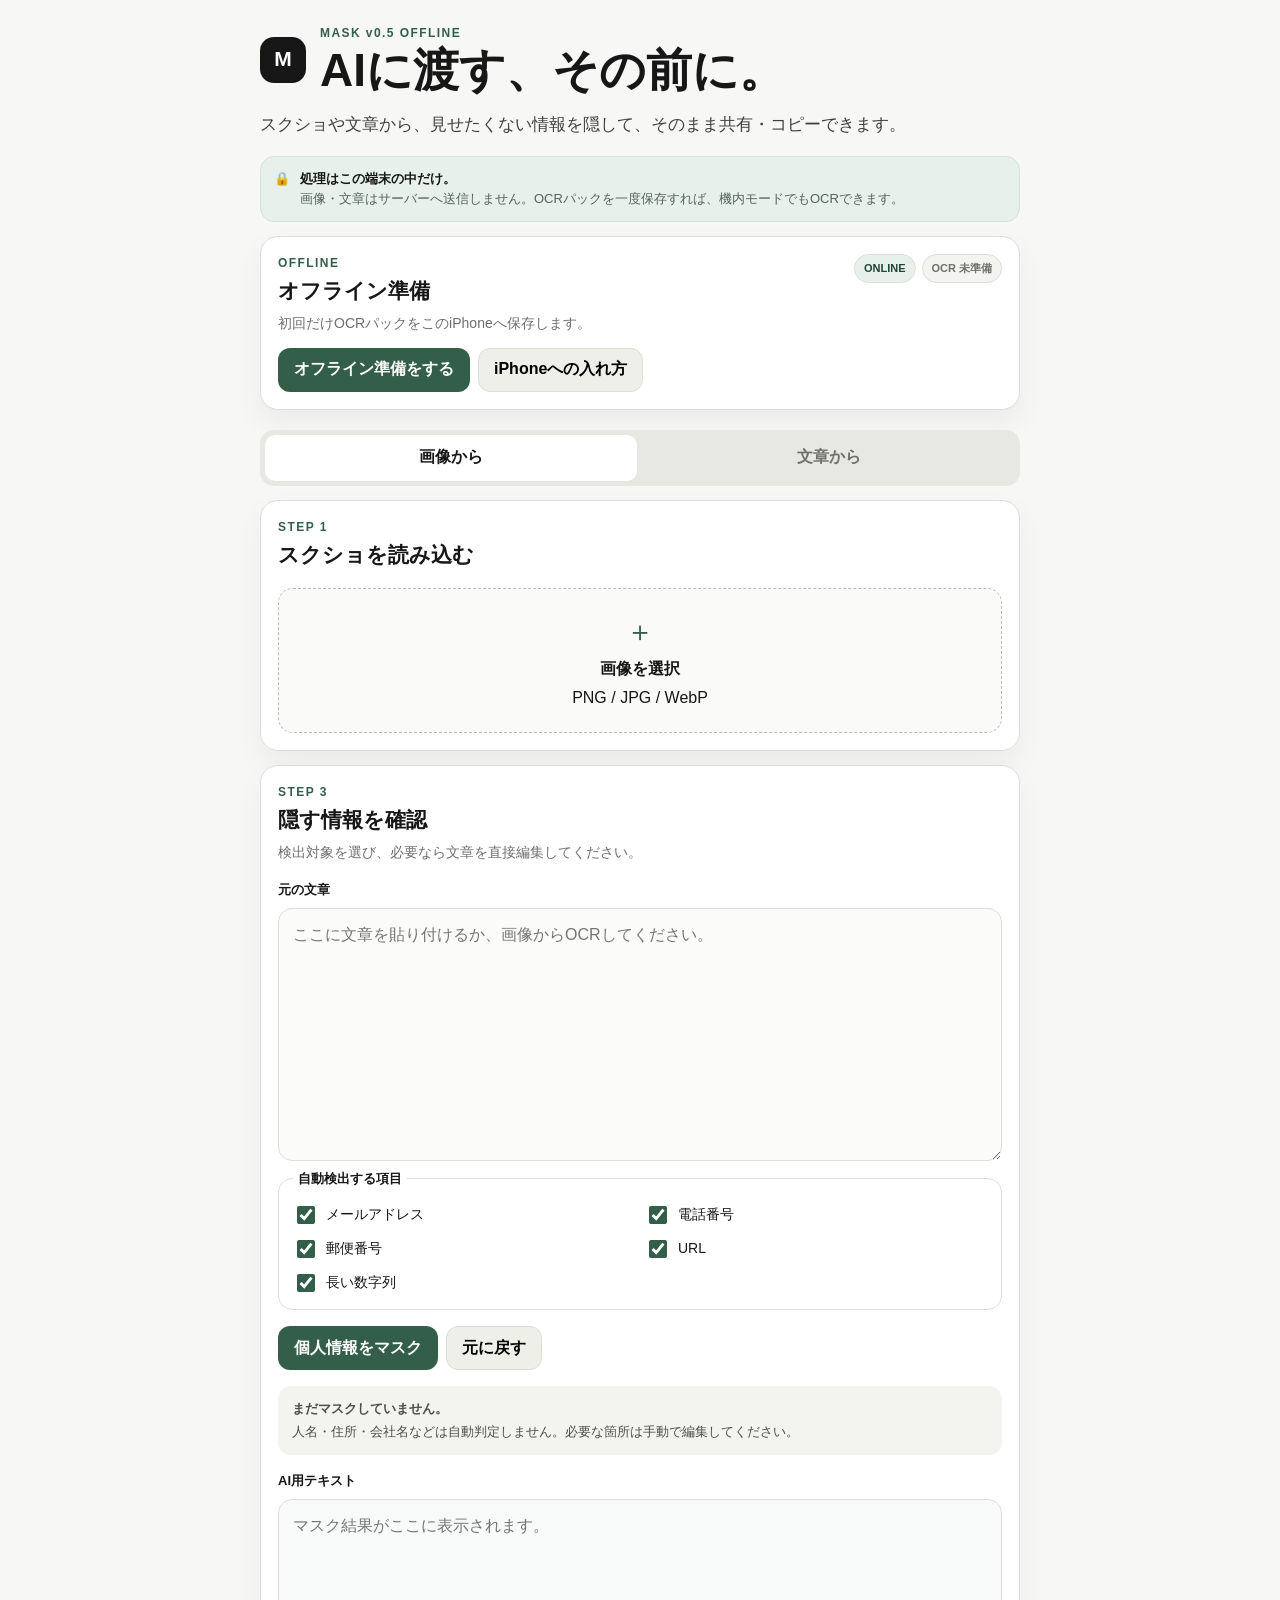
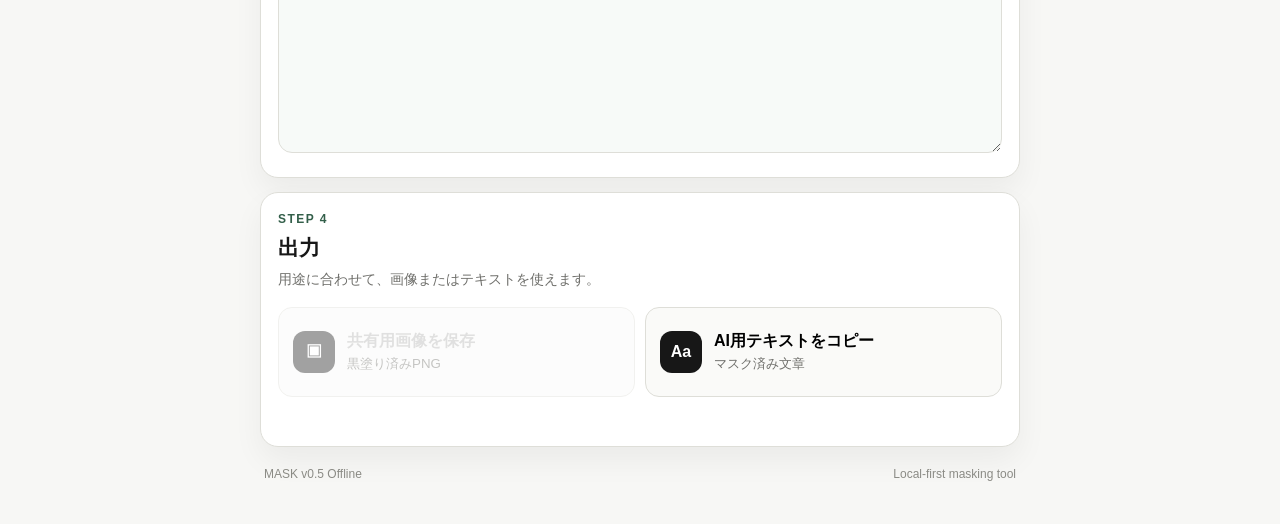
==== commit 6e6a339f: "Add normal and layout-preserving OCR modes for v0.5" ====
--- a/index.html
+++ b/index.html
@@ -7,7 +7,7 @@
   <meta name="apple-mobile-web-app-capable" content="yes" />
   <meta name="apple-mobile-web-app-status-bar-style" content="default" />
   <meta name="apple-mobile-web-app-title" content="MASK" />
-  <title>MASK v0.4 Offline — AIに渡す、その前に。</title>
+  <title>MASK v0.5 Offline — AIに渡す、その前に。</title>
   <meta name="description" content="スクショや文章から見せたくない情報を隠す、オフライン対応のローカル処理ツール。" />
   <link rel="manifest" href="manifest.webmanifest" />
   <link rel="stylesheet" href="style.css" />
@@ -18,7 +18,7 @@
       <div class="brand-row">
         <div class="brand-mark" aria-hidden="true">M</div>
         <div>
-          <p class="eyebrow">MASK v0.4 OFFLINE</p>
+          <p class="eyebrow">MASK v0.5 OFFLINE</p>
           <h1>AIに渡す、その前に。</h1>
         </div>
       </div>
@@ -101,10 +101,18 @@
           </div>
         </div>
         <div class="ocr-card">
-          <div><p class="step">STEP 2</p><h2>文字を読み取る</h2><p class="muted">日本語＋英数字を高精度モデルで端末上OCRします。電話・メール・郵便番号・URL等を検出すると、画像側にも自動で黒塗りします。</p></div>
+          <div class="ocr-card-main">
+            <div><p class="step">STEP 2</p><h2>文字を読み取る</h2><p class="muted">OCRは1回だけ実行し、通常テキストとレイアウト保持の両方を端末内で生成します。電話・メール・郵便番号・URL等は画像側にも自動で黒塗りします。</p></div>
+            <div class="ocr-output-switch" role="group" aria-label="OCR出力形式">
+              <button id="plainOcrModeBtn" class="ocr-output-btn is-active" type="button">通常OCR</button>
+              <button id="layoutOcrModeBtn" class="ocr-output-btn" type="button">レイアウト保持</button>
+            </div>
+            <div id="layoutModeHint" class="layout-hint">通常OCR：文章として読みやすいテキストを出力します。</div>
+          </div>
           <button id="ocrBtn" class="btn btn-primary" type="button" disabled>OCRを実行</button>
         </div>
         <div id="ocrStatus" class="status-line" aria-live="polite">OCRを使うには、最初にオフライン準備を完了してください。</div>
+        <div id="layoutSummary" class="layout-summary is-hidden" aria-live="polite"></div>
       </div>
     </section>
 
@@ -148,7 +156,7 @@
       <div id="toast" class="toast" aria-live="polite"></div>
     </section>
 
-    <footer><span>MASK v0.4 Offline</span><span>Local-first masking tool</span></footer>
+    <footer><span>MASK v0.5 Offline</span><span>Local-first masking tool</span></footer>
   </main>
   <script src="app.js"></script>
 </body>
--- a/style.css
+++ b/style.css
@@ -3,3 +3,15 @@
 .export-preview{margin-top:16px;padding:14px;border:1px solid var(--border);border-radius:14px;background:#fafaf8}
 .export-preview img{display:block;width:100%;height:auto;margin:10px 0 12px;border-radius:10px;border:1px solid var(--border);background:#eee}
 .export-preview .btn{width:100%}
+
+.image-toolbar{display:flex;justify-content:space-between;gap:10px;align-items:center;flex-wrap:wrap}
+.edit-modes,.zoom-tools{display:flex;align-items:center;gap:6px;flex-wrap:wrap}
+.zoom-tools>span{font-size:12px;color:var(--muted);font-weight:800;margin-right:2px}
+.mini-btn,.zoom-btn{min-height:38px;border:1px solid var(--border);border-radius:10px;background:#fff;padding:0 11px;font-weight:800;color:var(--muted)}
+.mini-btn.is-active,.zoom-btn.is-active{background:var(--accent);border-color:var(--accent);color:#fff}
+.canvas-wrap{overflow:auto;max-height:65vh;-webkit-overflow-scrolling:touch;touch-action:pan-x pan-y}
+.canvas-wrap canvas{width:100%;max-width:none;height:auto}
+.canvas-wrap.is-draw canvas{touch-action:none;cursor:crosshair}
+.canvas-wrap.is-select canvas{touch-action:pan-x pan-y}
+.btn-danger{background:#fff0f0;border-color:#e7bcbc;color:#8f3434}
+@media(max-width:560px){.image-toolbar{align-items:stretch}.edit-modes,.zoom-tools{width:100%}.edit-modes .mini-btn{flex:1}.zoom-tools .zoom-btn{flex:1;padding:0 7px}.canvas-wrap{max-height:58vh}}
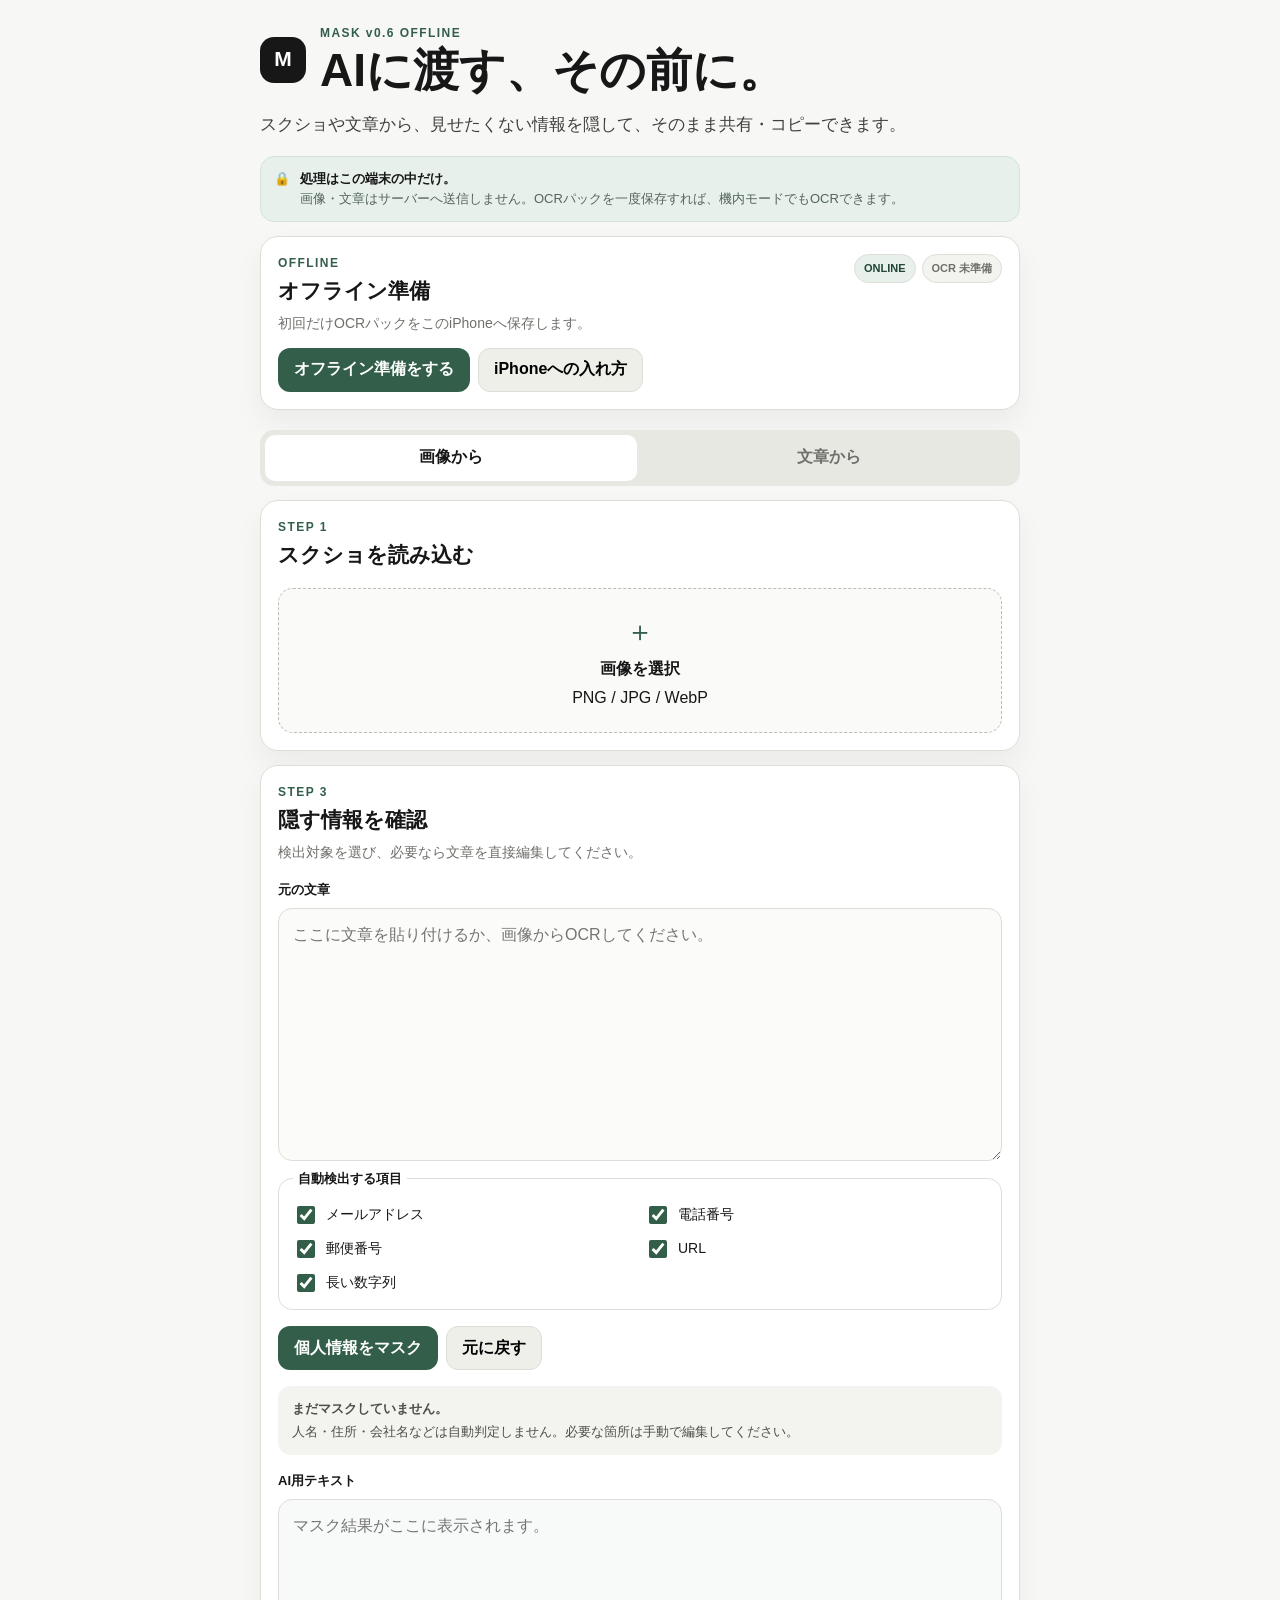
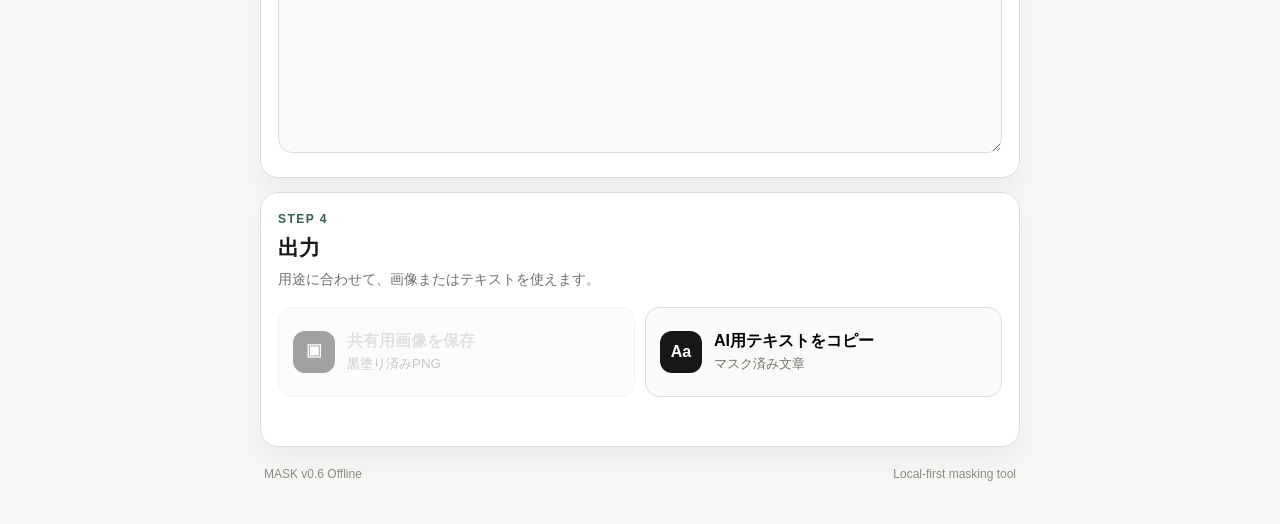
==== commit 343f8f27: "Update OCR UI for v0.6 table mode" ====
--- a/index.html
+++ b/index.html
@@ -7,7 +7,7 @@
   <meta name="apple-mobile-web-app-capable" content="yes" />
   <meta name="apple-mobile-web-app-status-bar-style" content="default" />
   <meta name="apple-mobile-web-app-title" content="MASK" />
-  <title>MASK v0.5 Offline — AIに渡す、その前に。</title>
+  <title>MASK v0.6 Offline — AIに渡す、その前に。</title>
   <meta name="description" content="スクショや文章から見せたくない情報を隠す、オフライン対応のローカル処理ツール。" />
   <link rel="manifest" href="manifest.webmanifest" />
   <link rel="stylesheet" href="style.css" />
@@ -18,7 +18,7 @@
       <div class="brand-row">
         <div class="brand-mark" aria-hidden="true">M</div>
         <div>
-          <p class="eyebrow">MASK v0.5 OFFLINE</p>
+          <p class="eyebrow">MASK v0.6 OFFLINE</p>
           <h1>AIに渡す、その前に。</h1>
         </div>
       </div>
@@ -102,10 +102,10 @@
         </div>
         <div class="ocr-card">
           <div class="ocr-card-main">
-            <div><p class="step">STEP 2</p><h2>文字を読み取る</h2><p class="muted">OCRは1回だけ実行し、通常テキストとレイアウト保持の両方を端末内で生成します。電話・メール・郵便番号・URL等は画像側にも自動で黒塗りします。</p></div>
+            <div><p class="step">STEP 2</p><h2>文字を読み取る</h2><p class="muted">通常OCRは1回で処理します。帳票・表モードでは罫線から表領域を検出し、罫線を除いたセル内容を追加OCRしてMarkdown表へ再構成します。電話・メール・郵便番号・URL等は画像側にも自動で黒塗りします。</p></div>
             <div class="ocr-output-switch" role="group" aria-label="OCR出力形式">
               <button id="plainOcrModeBtn" class="ocr-output-btn is-active" type="button">通常OCR</button>
-              <button id="layoutOcrModeBtn" class="ocr-output-btn" type="button">レイアウト保持</button>
+              <button id="layoutOcrModeBtn" class="ocr-output-btn" type="button">帳票・表</button>
             </div>
             <div id="layoutModeHint" class="layout-hint">通常OCR：文章として読みやすいテキストを出力します。</div>
           </div>
@@ -156,7 +156,7 @@
       <div id="toast" class="toast" aria-live="polite"></div>
     </section>
 
-    <footer><span>MASK v0.5 Offline</span><span>Local-first masking tool</span></footer>
+    <footer><span>MASK v0.6 Offline</span><span>Local-first masking tool</span></footer>
   </main>
   <script src="app.js"></script>
 </body>
--- a/style.css
+++ b/style.css
@@ -15,3 +15,11 @@
 .canvas-wrap.is-select canvas{touch-action:pan-x pan-y}
 .btn-danger{background:#fff0f0;border-color:#e7bcbc;color:#8f3434}
 @media(max-width:560px){.image-toolbar{align-items:stretch}.edit-modes,.zoom-tools{width:100%}.edit-modes .mini-btn{flex:1}.zoom-tools .zoom-btn{flex:1;padding:0 7px}.canvas-wrap{max-height:58vh}}
+
+.ocr-card-main{display:grid;gap:12px;min-width:0;flex:1}
+.ocr-output-switch{display:grid;grid-template-columns:1fr 1fr;gap:5px;padding:4px;background:#e8e8e3;border-radius:12px;max-width:360px}
+.ocr-output-btn{min-height:40px;border:0;border-radius:9px;background:transparent;color:var(--muted);font-weight:800}
+.ocr-output-btn.is-active{background:#fff;color:var(--text);box-shadow:0 1px 4px rgba(0,0,0,.06)}
+.layout-hint{font-size:12px;color:var(--muted)}
+.layout-summary{margin-top:10px;padding:11px 12px;border:1px solid #d4e3da;border-radius:12px;background:var(--accentSoft);color:#40584b;font-size:12px;line-height:1.55}
+@media(max-width:560px){.ocr-output-switch{max-width:none;width:100%}.ocr-card>.btn{width:100%}}
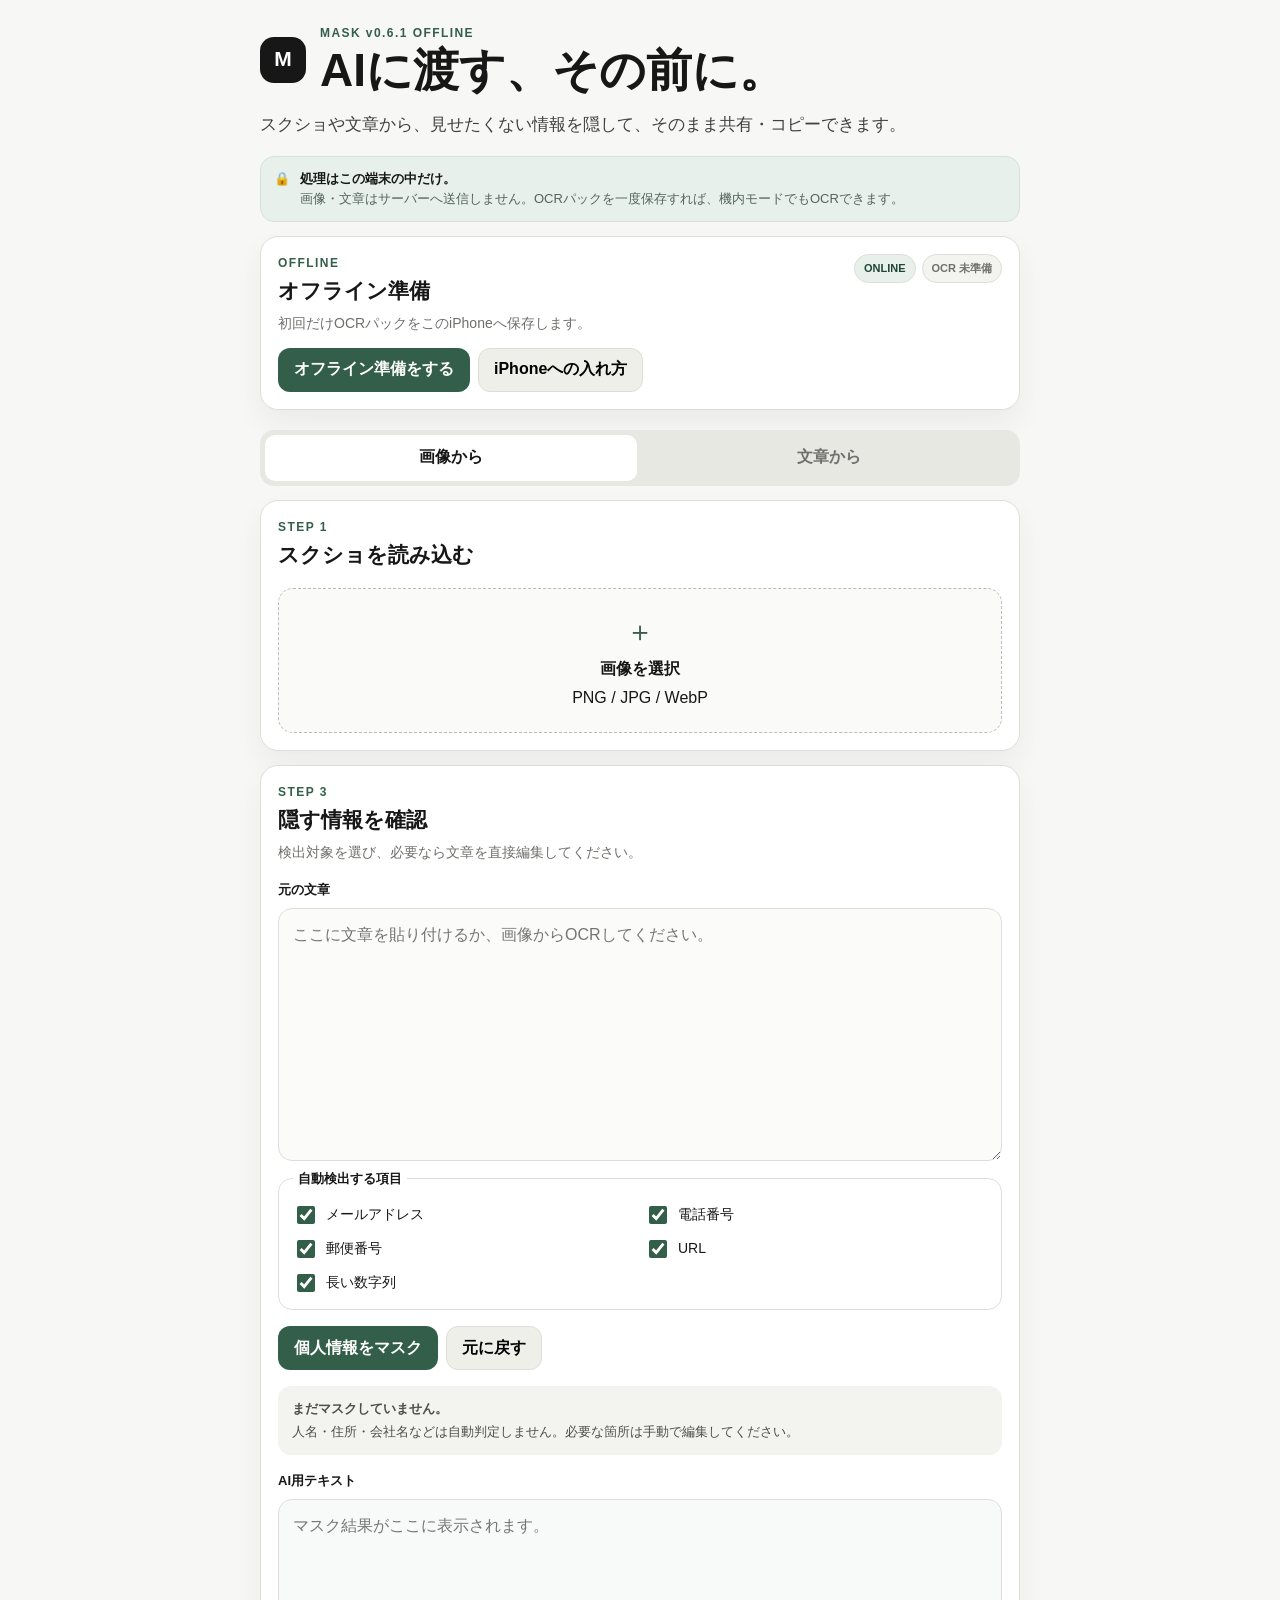
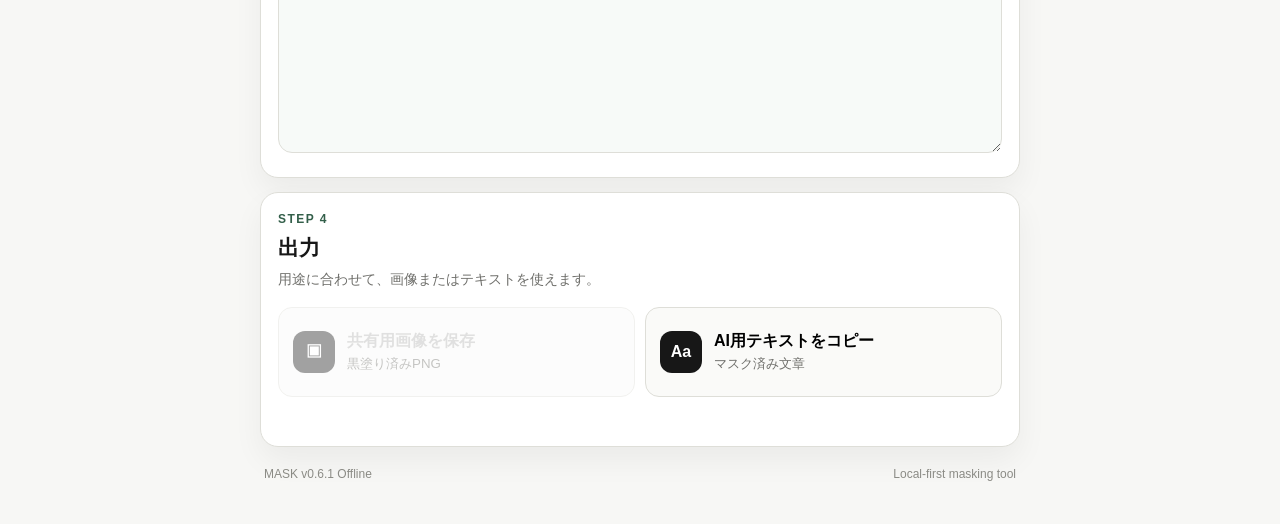
==== commit 5e4d8816: "Bump UI to v0.6.1 perspective-aware table OCR" ====
--- a/index.html
+++ b/index.html
@@ -7,7 +7,7 @@
   <meta name="apple-mobile-web-app-capable" content="yes" />
   <meta name="apple-mobile-web-app-status-bar-style" content="default" />
   <meta name="apple-mobile-web-app-title" content="MASK" />
-  <title>MASK v0.6 Offline — AIに渡す、その前に。</title>
+  <title>MASK v0.6.1 Offline — AIに渡す、その前に。</title>
   <meta name="description" content="スクショや文章から見せたくない情報を隠す、オフライン対応のローカル処理ツール。" />
   <link rel="manifest" href="manifest.webmanifest" />
   <link rel="stylesheet" href="style.css" />
@@ -18,7 +18,7 @@
       <div class="brand-row">
         <div class="brand-mark" aria-hidden="true">M</div>
         <div>
-          <p class="eyebrow">MASK v0.6 OFFLINE</p>
+          <p class="eyebrow">MASK v0.6.1 OFFLINE</p>
           <h1>AIに渡す、その前に。</h1>
         </div>
       </div>
@@ -102,7 +102,7 @@
         </div>
         <div class="ocr-card">
           <div class="ocr-card-main">
-            <div><p class="step">STEP 2</p><h2>文字を読み取る</h2><p class="muted">通常OCRは1回で処理します。帳票・表モードでは罫線から表領域を検出し、罫線を除いたセル内容を追加OCRしてMarkdown表へ再構成します。電話・メール・郵便番号・URL等は画像側にも自動で黒塗りします。</p></div>
+            <div><p class="step">STEP 2</p><h2>文字を読み取る</h2><p class="muted">通常OCRは1回で処理します。帳票・表モードでは斜めに撮影された帳票も台形補正して罫線を検出し、罫線を除いたセル内容を追加OCRしてMarkdown表へ再構成します。電話・メール・郵便番号・URL等は画像側にも自動で黒塗りします。</p></div>
             <div class="ocr-output-switch" role="group" aria-label="OCR出力形式">
               <button id="plainOcrModeBtn" class="ocr-output-btn is-active" type="button">通常OCR</button>
               <button id="layoutOcrModeBtn" class="ocr-output-btn" type="button">帳票・表</button>
@@ -156,7 +156,7 @@
       <div id="toast" class="toast" aria-live="polite"></div>
     </section>
 
-    <footer><span>MASK v0.6 Offline</span><span>Local-first masking tool</span></footer>
+    <footer><span>MASK v0.6.1 Offline</span><span>Local-first masking tool</span></footer>
   </main>
   <script src="app.js"></script>
 </body>
--- a/style.css
+++ b/style.css
@@ -23,3 +23,6 @@
 .layout-hint{font-size:12px;color:var(--muted)}
 .layout-summary{margin-top:10px;padding:11px 12px;border:1px solid #d4e3da;border-radius:12px;background:var(--accentSoft);color:#40584b;font-size:12px;line-height:1.55}
 @media(max-width:560px){.ocr-output-switch{max-width:none;width:100%}.ocr-card>.btn{width:100%}}
+
+/* v0.6: table/cell OCR */
+.layout-summary{white-space:normal}
